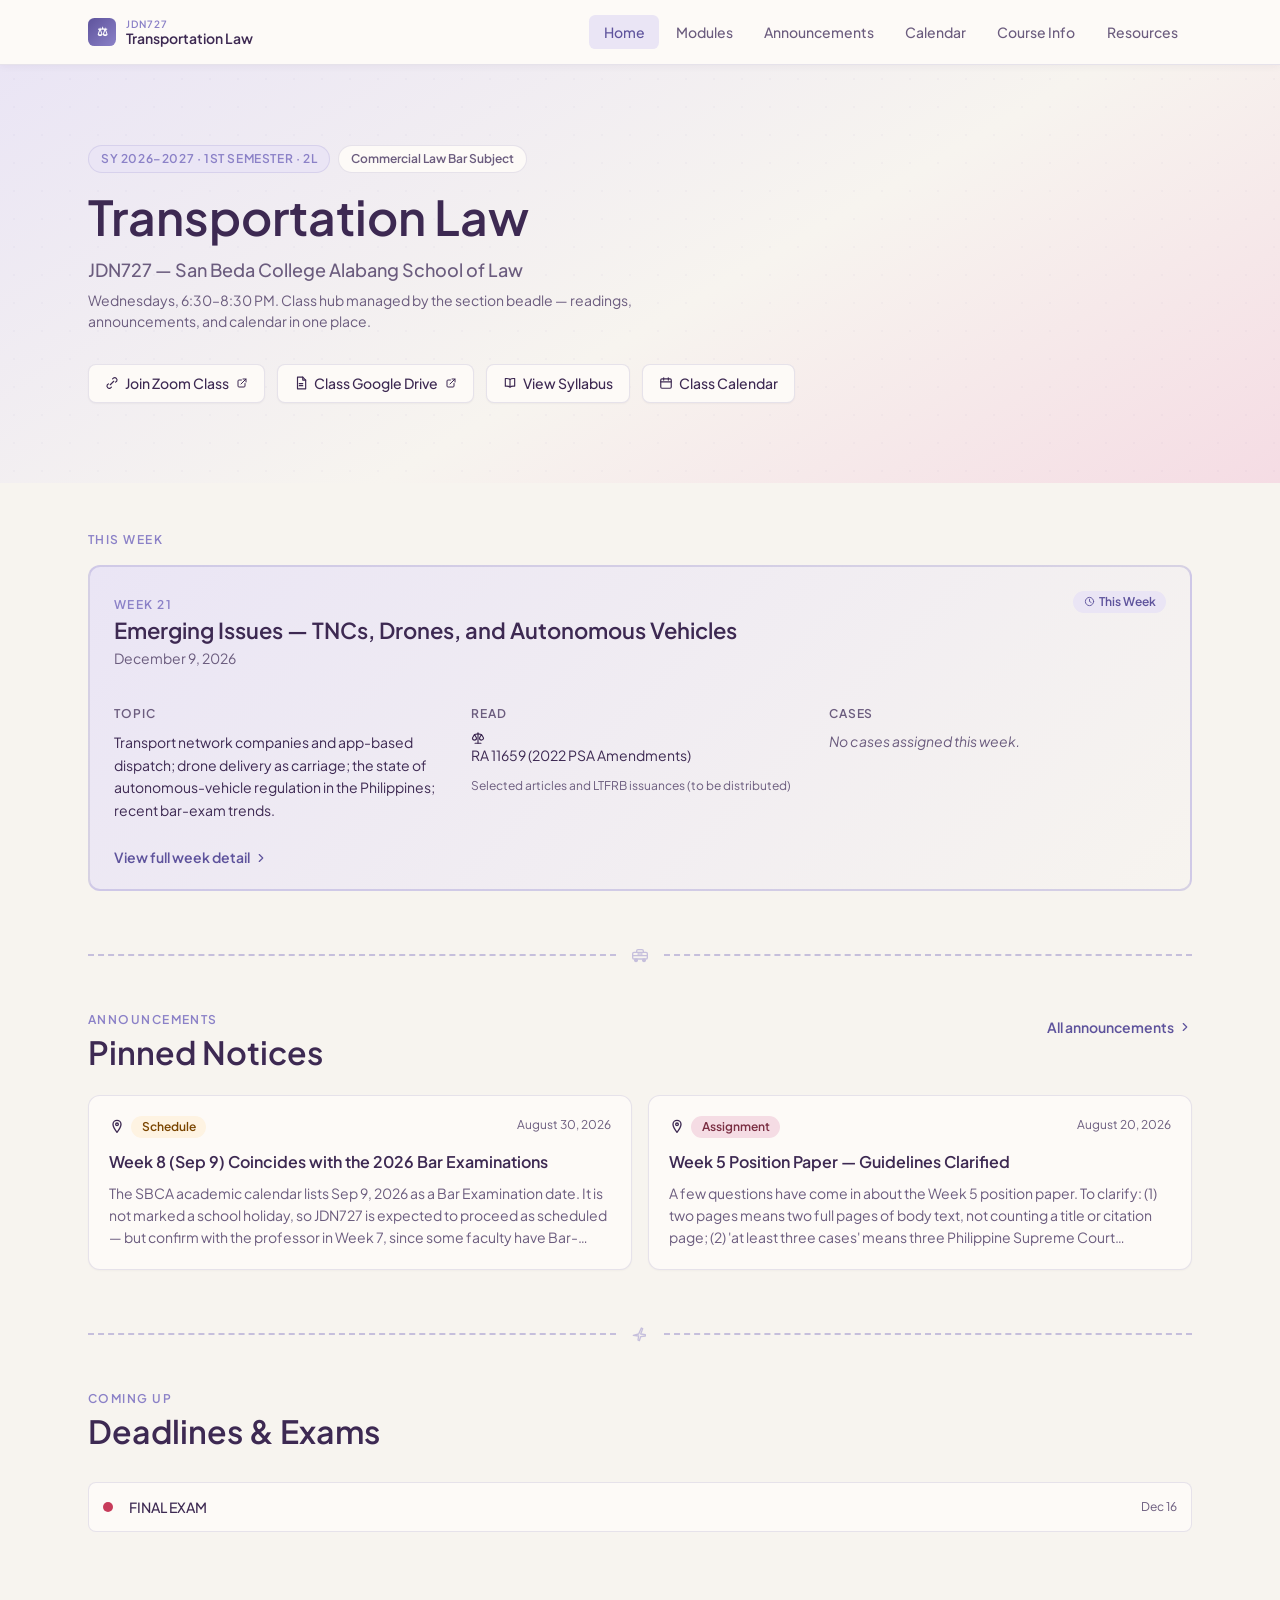
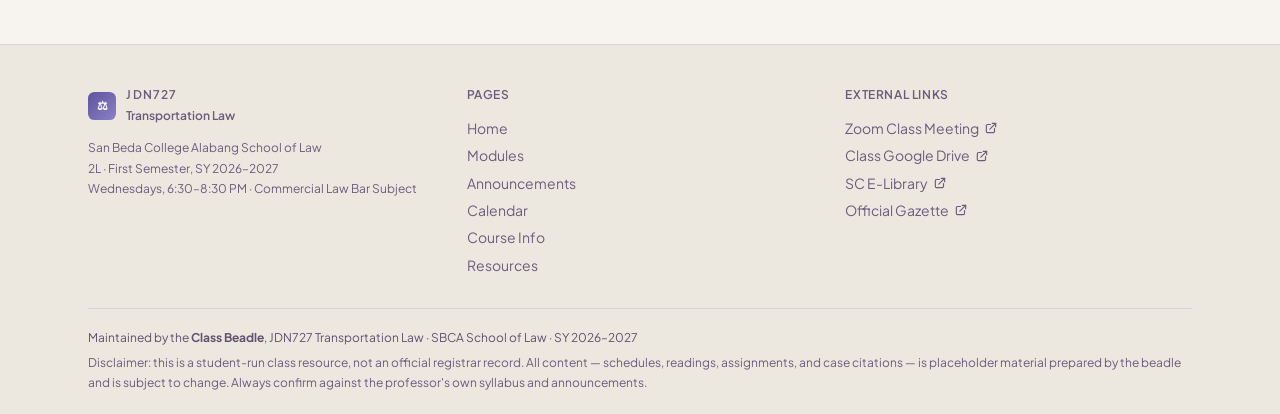
==== index.html @ 3aeecf4c "Initial commit: JDN727 class hub" ====
<!DOCTYPE html>
<html lang="en">
<head>
<meta charset="UTF-8">
<meta name="viewport" content="width=device-width, initial-scale=1.0">
<title>JDN727 Transportation Law — Class Hub</title>
<link rel="preconnect" href="https://fonts.googleapis.com">
<link rel="preconnect" href="https://fonts.gstatic.com" crossorigin>
<link href="https://fonts.googleapis.com/css2?family=Plus+Jakarta+Sans:wght@400;500;600;700&display=swap" rel="stylesheet">
<link rel="stylesheet" href="assets/css/style.css">
</head>
<body>

<header class="site-header">
  <div class="nav-row">
    <a href="index.html" class="brand">
      <span class="brand-mark">⚖</span>
      <span class="brand-text">
        <p class="brand-eyebrow">JDN727</p>
        <p class="brand-title">Transportation Law</p>
      </span>
    </a>
    <nav class="nav-links">
      <a class="nav-link active" href="index.html">Home</a>
      <a class="nav-link" href="modules.html">Modules</a>
      <a class="nav-link" href="announcements.html">Announcements</a>
      <a class="nav-link" href="calendar.html">Calendar</a>
      <a class="nav-link" href="course-info.html">Course Info</a>
      <a class="nav-link" href="resources.html">Resources</a>
    </nav>
    <button class="nav-toggle" id="navToggle" aria-label="Toggle menu"></button>
  </div>
  <div class="nav-mobile" id="navMobile">
    <a class="nav-link active" href="index.html">Home</a>
    <a class="nav-link" href="modules.html">Modules</a>
    <a class="nav-link" href="announcements.html">Announcements</a>
    <a class="nav-link" href="calendar.html">Calendar</a>
    <a class="nav-link" href="course-info.html">Course Info</a>
    <a class="nav-link" href="resources.html">Resources</a>
  </div>
</header>

<main>
  <section class="hero">
    <div class="hero-inner">
      <div class="pill-row">
        <span class="pill pill-lavender">SY 2026–2027 · 1st Semester · 2L</span>
        <span class="pill pill-muted">Commercial Law Bar Subject</span>
      </div>
      <h1>Transportation Law</h1>
      <p class="hero-sub">JDN727 — San Beda College Alabang School of Law</p>
      <p class="hero-meta">Wednesdays, 6:30–8:30 PM. Class hub managed by the section beadle — readings, announcements, and calendar in one place.</p>
      <div class="hero-links" id="heroLinks"></div>
    </div>
  </section>

  <div class="container" style="padding-top:3rem; padding-bottom:3rem;">
    <section id="thisWeekSection" style="margin-bottom:3.5rem;">
      <p class="section-label" style="margin-bottom:1rem;">This Week</p>
      <div id="thisWeekMount"></div>
    </section>

    <div class="route-divider"><div class="line"></div><span data-icon="jeepney"></span><div class="line"></div></div>

    <section style="margin-bottom:3.5rem;">
      <div style="display:flex; align-items:flex-start; justify-content:space-between; gap:1rem; flex-wrap:wrap; margin-bottom:1.5rem;">
        <div class="section-heading" style="margin-bottom:0;">
          <p class="section-label">Announcements</p>
          <h2 class="section-title">Pinned Notices</h2>
        </div>
        <a class="btn-link" href="announcements.html" style="margin-top:0.35rem;">All announcements <span data-icon="chevron-right"></span></a>
      </div>
      <div class="grid-2" id="pinnedMount"></div>
    </section>

    <div class="route-divider"><div class="line"></div><span data-icon="plane"></span><div class="line"></div></div>

    <section>
      <div class="section-heading">
        <p class="section-label">Coming Up</p>
        <h2 class="section-title">Deadlines &amp; Exams</h2>
      </div>
      <div class="stack" id="deadlinesMount"></div>
    </section>
  </div>
</main>

<footer class="site-footer">
  <div class="container">
    <div class="footer-grid">
      <div class="footer-col">
        <div class="brand" style="margin-bottom:0.75rem;">
          <span class="brand-mark">⚖</span>
          <span class="brand-text">
            <p class="brand-eyebrow">JDN727</p>
            <p class="brand-title">Transportation Law</p>
          </span>
        </div>
        <p>San Beda College Alabang School of Law<br>2L · First Semester, SY 2026–2027<br>Wednesdays, 6:30–8:30 PM · Commercial Law Bar Subject</p>
      </div>
      <div class="footer-col">
        <p class="footer-col-label">Pages</p>
        <div class="footer-links">
          <a href="index.html">Home</a>
          <a href="modules.html">Modules</a>
          <a href="announcements.html">Announcements</a>
          <a href="calendar.html">Calendar</a>
          <a href="course-info.html">Course Info</a>
          <a href="resources.html">Resources</a>
        </div>
      </div>
      <div class="footer-col">
        <p class="footer-col-label">External Links</p>
        <div class="footer-links" id="footerExternal"></div>
      </div>
    </div>
    <div class="footer-bottom">
      <p class="footer-disclaimer-lead">Maintained by the <strong>Class Beadle</strong>, JDN727 Transportation Law · SBCA School of Law · SY 2026–2027</p>
      <p class="footer-disclaimer">Disclaimer: this is a student-run class resource, not an official registrar record. All content — schedules, readings, assignments, and case citations — is placeholder material prepared by the beadle and is subject to change. Always confirm against the professor's own syllabus and announcements.</p>
    </div>
  </div>
</footer>

<script src="assets/js/icons.js"></script>
<script src="assets/js/data.js"></script>
<script src="assets/js/nav.js"></script>
<script src="assets/js/common.js"></script>
<script src="assets/js/home.js"></script>
</body>
</html>
---- assets/css/style.css ----
/* JDN727 Transportation Law — Class Hub
   Design tokens translated from the Figma Make prototype (theme.css). */

:root {
  --background: #F7F4EF;
  --foreground: #3D2952;
  --card: #FDFAF7;
  --primary: #5E539C;
  --primary-foreground: #FFFFFF;
  --secondary: #EAE5F5;
  --secondary-foreground: #3D2952;
  --muted: #F0EAD6;
  --muted-foreground: #6B5C7E;
  --rose-soft: #F5DCE4;
  --rose-text: #7A2E42;
  --destructive: #C73B5A;
  --border: rgba(94, 83, 156, 0.14);
  --lavender: #8B81C7;
  --lavender-light: #EAE5F5;
  --cream-dark: #EDE8DF;

  --green-text: #3B6E47;
  --green-bg: #E6F4EB;
  --exam-dot: #C73B5A;
  --exam-text: #7A1528;
  --exam-bg: #FCEAEE;
  --exam-border: #F5C0C0;
  --amber-bg: #FEF3E2;
  --amber-text: #7A4500;

  --radius: 0.5rem;
  --radius-lg: 0.75rem;
  --radius-xl: 1rem;
  --max-width: 1152px;
}

* { box-sizing: border-box; }

html { font-size: 16px; -webkit-text-size-adjust: 100%; }

body {
  margin: 0;
  background: var(--background);
  color: var(--foreground);
  font-family: "Plus Jakarta Sans", -apple-system, BlinkMacSystemFont, "Segoe UI", sans-serif;
  line-height: 1.5;
  min-height: 100vh;
}

a { color: inherit; text-decoration: none; }
button { font-family: inherit; cursor: pointer; }
input { font-family: inherit; }
ul { margin: 0; padding: 0; list-style: none; }
p { margin: 0; }
img, svg { display: block; }

.container {
  max-width: var(--max-width);
  margin: 0 auto;
  padding: 0 1rem;
}
@media (min-width: 768px) {
  .container { padding: 0 1.5rem; }
}

.icon { width: 1em; height: 1em; stroke: currentColor; fill: none; stroke-width: 2; stroke-linecap: round; stroke-linejoin: round; flex-shrink: 0; vertical-align: middle; }

/* ─── Nav ──────────────────────────────────────────────────────── */
.site-header {
  position: sticky; top: 0; z-index: 50;
  background: var(--card);
  border-bottom: 1px solid var(--border);
  box-shadow: 0 1px 8px rgba(61, 41, 82, 0.06);
}
.nav-row {
  max-width: var(--max-width); margin: 0 auto; padding: 0 1rem;
  display: flex; align-items: center; justify-content: space-between;
  height: 3.5rem;
}
@media (min-width: 768px) { .nav-row { height: 4rem; padding: 0 1.5rem; } }

.brand { display: flex; align-items: center; gap: 0.65rem; }
.brand-mark {
  width: 1.75rem; height: 1.75rem; border-radius: 0.4rem;
  display: flex; align-items: center; justify-content: center;
  color: #fff; font-size: 0.75rem; font-weight: 700;
  background: linear-gradient(135deg, #5E539C 0%, #8B81C7 100%);
}
.brand-text { line-height: 1.2; text-align: left; }
.brand-eyebrow { font-size: 0.625rem; font-weight: 600; letter-spacing: 0.1em; text-transform: uppercase; color: var(--lavender); margin: 0; }
.brand-title { font-size: 0.875rem; font-weight: 600; color: var(--foreground); margin: 0; }

.nav-links { display: none; align-items: center; gap: 0.15rem; }
@media (min-width: 768px) { .nav-links { display: flex; } }
.nav-link {
  padding: 0.4rem 0.9rem; border-radius: 0.4rem; font-size: 0.875rem; font-weight: 500;
  color: var(--muted-foreground); background: none; border: none; transition: background-color .15s, color .15s;
}
.nav-link:hover { color: var(--foreground); background: var(--muted); }
.nav-link.active { background: var(--secondary); color: var(--primary); }

.nav-toggle { display: inline-flex; padding: 0.5rem; border-radius: 0.4rem; background: none; border: none; color: var(--muted-foreground); }
@media (min-width: 768px) { .nav-toggle { display: none; } }
.nav-toggle .icon { width: 20px; height: 20px; }

.nav-mobile {
  display: none; border-top: 1px solid var(--border); background: var(--card);
  padding: 0.5rem 1rem 1rem; flex-direction: column; gap: 0.25rem;
}
.nav-mobile.open { display: flex; }
@media (min-width: 768px) { .nav-mobile { display: none !important; } }
.nav-mobile .nav-link { width: 100%; text-align: left; padding: 0.6rem 0.75rem; }

/* ─── Buttons ──────────────────────────────────────────────────── */
.btn {
  display: inline-flex; align-items: center; gap: 0.4rem;
  font-size: 0.875rem; font-weight: 500; padding: 0.5rem 1rem;
  border-radius: 0.5rem; background: var(--card); border: 1px solid var(--border);
  color: var(--foreground); box-shadow: 0 1px 2px rgba(0,0,0,0.04);
  transition: background-color .15s;
}
.btn:hover { background: var(--secondary); }
.btn .icon-sm { width: 12px; height: 12px; }
.btn-link {
  background: none; border: none; padding: 0; box-shadow: none;
  font-weight: 600; color: var(--primary); font-size: 0.875rem;
  display: inline-flex; align-items: center; gap: 0.25rem;
}
.btn-link:hover { text-decoration: underline; }

/* ─── Section heading ──────────────────────────────────────────── */
.section-heading { margin-bottom: 2rem; }
.section-label {
  font-size: 0.75rem; font-weight: 600; letter-spacing: 0.12em; text-transform: uppercase;
  color: var(--lavender); margin: 0 0 0.25rem;
}
.section-title { font-size: 1.75rem; font-weight: 600; color: var(--foreground); margin: 0; line-height: 1.2; }
@media (min-width: 768px) { .section-title { font-size: 2rem; } }

/* ─── Hero (Home) ──────────────────────────────────────────────── */
.hero {
  position: relative; overflow: hidden;
  background: linear-gradient(150deg, #EAE5F5 0%, #F7F4EF 55%, #F5DCE4 100%);
}
.hero::before {
  content: ""; position: absolute; inset: 0; opacity: 0.035;
  background-image: radial-gradient(circle, #5E539C 1px, transparent 1px);
  background-size: 28px 28px;
}
.hero-inner { position: relative; max-width: var(--max-width); margin: 0 auto; padding: 3.5rem 1rem 5rem; }
@media (min-width: 768px) { .hero-inner { padding: 5rem 1.5rem; } }

.pill-row { display: flex; flex-wrap: wrap; gap: 0.5rem; margin-bottom: 1rem; }
.pill {
  font-size: 0.75rem; font-weight: 600; letter-spacing: 0.05em; text-transform: uppercase;
  padding: 0.25rem 0.75rem; border-radius: 999px;
}
.pill-lavender { color: var(--lavender); background: var(--lavender-light); border: 1px solid rgba(139,129,199,0.2); }
.pill-muted { color: var(--muted-foreground); background: var(--card); border: 1px solid var(--border); text-transform: none; letter-spacing: 0; font-weight: 600; }

.hero h1 { font-size: 2.25rem; font-weight: 600; color: var(--foreground); margin: 0 0 0.75rem; line-height: 1.15; }
@media (min-width: 768px) { .hero h1 { font-size: 3rem; } }
.hero-sub { font-size: 1.125rem; color: var(--muted-foreground); font-weight: 500; margin: 0 0 0.4rem; }
.hero-meta { font-size: 0.875rem; color: var(--muted-foreground); max-width: 36rem; margin: 0; }
.hero-links { display: flex; flex-wrap: wrap; gap: 0.75rem; margin-top: 2rem; }

/* ─── Cards ────────────────────────────────────────────────────── */
.card { background: var(--card); border: 1px solid var(--border); border-radius: var(--radius-lg); }
.card-pad { padding: 1.5rem; }

.this-week {
  border: 2px solid rgba(139,129,199,0.3); border-radius: var(--radius-lg); overflow: hidden;
  background: linear-gradient(135deg, #EAE5F5 0%, #F7F4EF 100%);
}
.this-week-head { display: flex; align-items: flex-start; justify-content: space-between; gap: 1rem; padding: 1.5rem 1.5rem 0; flex-wrap: wrap; }
.this-week-head h3 { font-size: 1.375rem; font-weight: 600; color: var(--foreground); margin: 0.15rem 0 0; line-height: 1.25; }
.this-week-body { padding: 1.5rem; display: grid; gap: 1.25rem; margin-top: 0.75rem; }
@media (min-width: 768px) { .this-week-body { grid-template-columns: repeat(3, 1fr); } }
.this-week-col-label { font-size: 0.75rem; font-weight: 600; letter-spacing: 0.08em; text-transform: uppercase; color: var(--muted-foreground); margin: 0 0 0.5rem; }
.this-week-assignment {
  margin: 0 1.5rem 1.5rem; padding: 0.875rem; background: var(--rose-soft); border-radius: var(--radius);
  border: 1px solid rgba(245,220,228,0.6); display: flex; gap: 0.6rem; align-items: flex-start;
  font-size: 0.875rem; color: var(--rose-text);
}
.this-week-footer { padding: 0 1.5rem 1.25rem; }

/* Badges */
.badge { display: inline-flex; align-items: center; gap: 0.25rem; font-size: 0.75rem; font-weight: 600; padding: 0.15rem 0.65rem; border-radius: 999px; }
.badge .icon { width: 11px; height: 11px; }
.badge-completed { color: var(--green-text); background: var(--green-bg); }
.badge-current { color: var(--primary); background: var(--secondary); }
.badge-upcoming { color: var(--muted-foreground); background: var(--muted); }
.badge-assignment { color: var(--rose-text); background: var(--rose-soft); font-weight: 500; }
.badge-exam { color: var(--exam-text); background: var(--exam-bg); font-weight: 600; }
.tag { display: inline-block; font-size: 0.75rem; font-weight: 600; padding: 0.1rem 0.65rem; border-radius: 999px; }
.tag-schedule, .tag-suspension { background: var(--amber-bg); color: var(--amber-text); }
.tag-assignment { background: var(--rose-soft); color: var(--rose-text); }
.tag-materials { background: var(--secondary); color: var(--primary); }
.tag-recitation { background: var(--lavender-light); color: var(--primary); }
.tag-general { background: var(--muted); color: var(--muted-foreground); }
.chip { display: inline-block; font-size: 0.75rem; background: var(--secondary); color: var(--primary); padding: 0.15rem 0.65rem; border-radius: 999px; font-weight: 500; }

/* Route divider */
.route-divider { display: flex; align-items: center; gap: 1rem; margin: 3rem 0; color: var(--lavender); opacity: 0.45; }
.route-divider .line { flex: 1; border-top: 2px dashed var(--lavender); }
.route-divider .icon { width: 16px; height: 16px; }

/* Announcement / notice cards */
.notice-card { background: var(--card); border: 1px solid var(--border); border-radius: var(--radius-lg); padding: 1.25rem; box-shadow: 0 1px 2px rgba(0,0,0,0.03); }
.notice-card.pinned { background: var(--secondary); border-color: rgba(139,129,199,0.2); }
.notice-top { display: flex; align-items: flex-start; justify-content: space-between; gap: 0.75rem; margin-bottom: 0.75rem; flex-wrap: wrap; }
.notice-title { font-weight: 600; color: var(--foreground); margin: 0 0 0.5rem; }
.notice-date { font-size: 0.75rem; color: var(--muted-foreground); white-space: nowrap; }
.notice-body { font-size: 0.875rem; color: var(--muted-foreground); line-height: 1.6; }
.clamp-3 { display: -webkit-box; -webkit-line-clamp: 3; -webkit-box-orient: vertical; overflow: hidden; }

.grid-2 { display: grid; gap: 1rem; }
@media (min-width: 768px) { .grid-2 { grid-template-columns: 1fr 1fr; } }

/* Deadline strip */
.deadline-row { display: flex; align-items: center; gap: 1rem; padding: 0.85rem; background: var(--card); border: 1px solid var(--border); border-radius: var(--radius); }
.deadline-dot { width: 10px; height: 10px; border-radius: 999px; flex-shrink: 0; background: var(--lavender); }
.deadline-dot.exam { background: var(--exam-dot); }
.deadline-title { font-size: 0.875rem; font-weight: 500; color: var(--foreground); flex: 1; }
.deadline-date { font-size: 0.75rem; color: var(--muted-foreground); white-space: nowrap; }

/* ─── Week card (Modules) ──────────────────────────────────────── */
.week-card { background: var(--card); border: 1px solid var(--border); border-radius: var(--radius-lg); overflow: hidden; transition: border-color .15s; margin-bottom: 0.65rem; }
.week-card:hover { border-color: rgba(139,129,199,0.4); }
.week-card-row { display: flex; }
.week-strip { width: 4px; flex-shrink: 0; }
.week-strip.completed { background: var(--green-text); }
.week-strip.current { background: var(--primary); }
.week-strip.upcoming { background: var(--muted-foreground); opacity: 0.4; }
.week-strip.exam { background: var(--exam-text); }
.week-main { flex: 1; display: flex; align-items: center; gap: 1rem; padding: 1rem; text-align: left; background: none; border: none; min-width: 0; width: 100%; }
.week-main .week-title { font-weight: 600; color: var(--foreground); line-height: 1.35; margin: 0.15rem 0 0.15rem; }
.week-main .week-date { font-size: 0.75rem; color: var(--muted-foreground); margin: 0; }
.week-badges { display: flex; gap: 0.4rem; flex-wrap: wrap; margin-bottom: 0.15rem; }
.week-stub {
  display: none; flex-direction: column; align-items: center; justify-content: center; width: 4rem;
  border-left: 2px dashed var(--border); flex-shrink: 0; padding: 0.75rem 0.5rem;
}
@media (min-width: 768px) { .week-stub { display: flex; } }
.week-stub-label { font-size: 9px; font-weight: 700; letter-spacing: 0.1em; text-transform: uppercase; color: var(--muted-foreground); }
.week-stub-num { font-size: 1.25rem; font-weight: 700; color: var(--primary); line-height: 1; margin-top: 0.15rem; }
.week-chevron { color: var(--muted-foreground); flex-shrink: 0; }
.week-preview { border-top: 1px solid var(--border); padding: 1rem 1.25rem 1.1rem; background: rgba(247,244,239,0.5); }
.week-preview p { font-size: 0.875rem; color: var(--muted-foreground); line-height: 1.6; margin-bottom: 0.75rem; }
.week-preview .chip-row { display: flex; flex-wrap: wrap; gap: 0.4rem; margin-bottom: 0.75rem; }

/* Filter/search controls */
.controls-row { display: flex; flex-direction: column; gap: 0.75rem; margin-bottom: 1.5rem; }
@media (min-width: 640px) { .controls-row { flex-direction: row; align-items: center; } }
.filter-tabs { display: flex; gap: 0.4rem; flex-wrap: wrap; }
.filter-tab {
  padding: 0.4rem 0.9rem; border-radius: 999px; font-size: 0.875rem; font-weight: 500;
  border: 1px solid var(--border); background: var(--card); color: var(--muted-foreground);
}
.filter-tab.active { background: var(--primary); color: var(--primary-foreground); border-color: var(--primary); }
.filter-tab:hover:not(.active) { border-color: rgba(139,129,199,0.4); color: var(--foreground); }
.search-wrap { position: relative; }
@media (min-width: 640px) { .search-wrap { margin-left: auto; } }
.search-wrap .icon { position: absolute; left: 0.75rem; top: 50%; transform: translateY(-50%); color: var(--muted-foreground); width: 14px; height: 14px; }
.search-input {
  padding: 0.4rem 0.9rem 0.4rem 2rem; border-radius: 999px; font-size: 0.875rem;
  border: 1px solid var(--border); background: var(--card); color: var(--foreground); width: 100%;
}
.search-input::placeholder { color: var(--muted-foreground); }
.search-input:focus { outline: none; border-color: rgba(139,129,199,0.6); box-shadow: 0 0 0 3px rgba(139,129,199,0.15); }
@media (min-width: 640px) { .search-input { width: 12rem; } }

/* ─── Week detail view ─────────────────────────────────────────── */
.detail-back { display: inline-flex; align-items: center; gap: 0.4rem; font-size: 0.875rem; font-weight: 500; color: var(--muted-foreground); background: none; border: none; margin-bottom: 2rem; }
.detail-back:hover { color: var(--foreground); }
.detail-head { display: flex; align-items: flex-start; justify-content: space-between; gap: 1rem; margin-bottom: 1.5rem; flex-wrap: wrap; }
.detail-head h2 { font-size: 1.75rem; font-weight: 600; color: var(--foreground); margin: 0.15rem 0; line-height: 1.2; }
@media (min-width: 768px) { .detail-head h2 { font-size: 2rem; } }
.detail-block { margin-bottom: 1.25rem; }
.detail-block h3 { font-size: 0.75rem; font-weight: 600; letter-spacing: 0.08em; text-transform: uppercase; color: var(--muted-foreground); margin: 0 0 0.75rem; }
.detail-grid { display: grid; gap: 1.25rem; }
@media (min-width: 768px) { .detail-grid { grid-template-columns: 1fr 1fr; } }
.case-row { border-left: 2px solid rgba(139,129,199,0.4); padding: 0.25rem 0 0.25rem 1rem; display: flex; align-items: flex-start; justify-content: space-between; gap: 1rem; flex-wrap: wrap; margin-bottom: 1rem; }
.case-row:last-child { margin-bottom: 0; }
.case-name { font-weight: 600; color: var(--foreground); font-size: 0.875rem; margin: 0; }
.case-gr { font-size: 0.75rem; color: var(--lavender); font-weight: 500; margin: 0.15rem 0; }
.case-topic { font-size: 0.875rem; color: var(--muted-foreground); font-style: italic; line-height: 1.6; margin: 0.25rem 0 0; }
.exam-notice { padding: 1.25rem; background: var(--exam-bg); border-radius: var(--radius-lg); border: 1px solid var(--exam-border); display: flex; gap: 0.75rem; align-items: flex-start; margin-bottom: 1.5rem; }
.exam-notice p:first-child { font-weight: 600; color: var(--exam-text); margin: 0 0 0.25rem; }
.exam-notice p { color: var(--exam-text); font-size: 0.875rem; line-height: 1.6; }
.assignment-box { border-radius: var(--radius-lg); border: 2px solid var(--rose-soft); overflow: hidden; }
.assignment-box-head { background: var(--rose-soft); padding: 0.75rem 1.25rem; display: flex; align-items: center; gap: 0.5rem; }
.assignment-box-head p { font-size: 0.875rem; font-weight: 600; color: var(--rose-text); }
.assignment-box-body { background: var(--card); padding: 1.25rem; }
.assignment-box-body .a-title { font-weight: 600; color: var(--foreground); margin: 0 0 0.25rem; }
.assignment-box-body .a-due { font-size: 0.75rem; color: var(--rose-text); font-weight: 500; margin: 0 0 0.75rem; }
.assignment-box-body .a-instructions { font-size: 0.875rem; color: var(--muted-foreground); line-height: 1.6; }
.per-syllabus { margin-top: 2rem; padding-top: 1.5rem; border-top: 1px solid var(--border); display: flex; align-items: center; justify-content: space-between; gap: 0.75rem; flex-wrap: wrap; }
.per-syllabus p { font-size: 0.75rem; color: var(--muted-foreground); font-style: italic; }

/* ─── Tabs (Course Info) ───────────────────────────────────────── */
.tabbar { display: inline-flex; gap: 0.25rem; background: var(--muted); border-radius: var(--radius); padding: 0.25rem; margin-bottom: 2rem; }
.tabbar button { padding: 0.4rem 1rem; border-radius: var(--radius) - 2px; font-size: 0.875rem; font-weight: 500; color: var(--muted-foreground); background: none; border: none; border-radius: 0.35rem; }
.tabbar button.active { background: var(--card); color: var(--foreground); box-shadow: 0 1px 2px rgba(0,0,0,0.08); }
.tab-panel { display: none; }
.tab-panel.active { display: block; }

.info-grid { display: grid; gap: 1rem; }
@media (min-width: 768px) { .info-grid { grid-template-columns: 1fr 1fr; } }
.info-item-icon { color: var(--lavender); }
.info-item-label { font-size: 0.75rem; font-weight: 600; letter-spacing: 0.08em; text-transform: uppercase; color: var(--muted-foreground); }
.professor-card { display: flex; align-items: flex-start; gap: 1rem; }
.professor-avatar { width: 3.5rem; height: 3.5rem; border-radius: var(--radius-lg); display: flex; align-items: center; justify-content: center; font-size: 1.5rem; flex-shrink: 0; background: linear-gradient(135deg, #EAE5F5, #F5DCE4); }
.professor-name { font-weight: 600; font-size: 1.125rem; color: var(--foreground); margin: 0; }
.professor-note { font-size: 0.875rem; color: var(--muted-foreground); font-style: italic; margin: 0.15rem 0 0; }

.grade-row { margin-bottom: 0.9rem; }
.grade-row:last-child { margin-bottom: 0; }
.grade-top { display: flex; justify-content: space-between; font-size: 0.875rem; margin-bottom: 0.35rem; }
.grade-top .pct { font-weight: 700; color: var(--primary); }
.grade-bar { height: 6px; background: var(--muted); border-radius: 999px; overflow: hidden; }
.grade-fill { height: 100%; background: var(--lavender); border-radius: 999px; }

.notice-callout { background: rgba(234,229,245,0.5); border: 1px solid rgba(139,129,199,0.2); border-radius: var(--radius-lg); padding: 1rem; font-size: 0.875rem; color: var(--muted-foreground); font-style: italic; margin-bottom: 1.5rem; }

/* Syllabus table */
.table-wrap { overflow-x: auto; }
table.syllabus { width: 100%; border-collapse: collapse; font-size: 0.875rem; }
table.syllabus th { text-align: left; padding: 0.75rem; font-size: 0.7rem; font-weight: 600; text-transform: uppercase; letter-spacing: 0.05em; background: var(--secondary); color: var(--foreground); }
table.syllabus th:first-child { border-top-left-radius: var(--radius); }
table.syllabus th:last-child { border-top-right-radius: var(--radius); }
table.syllabus td { padding: 0.75rem; border-top: 1px solid var(--border); vertical-align: top; }
table.syllabus tr.exam-row { background: rgba(252,234,238,0.4); }
table.syllabus tr.odd { background: var(--card); }
table.syllabus tr.even { background: var(--background); }
table.syllabus .wk-num { font-weight: 700; color: var(--primary); }
table.syllabus .wk-topic { font-weight: 600; color: var(--foreground); margin: 0 0 0.15rem; }
table.syllabus .wk-meta { font-size: 0.75rem; color: var(--muted-foreground); margin: 0.1rem 0; }
table.syllabus .wk-cases { font-size: 0.75rem; color: var(--lavender); margin: 0.1rem 0; }
table.syllabus .wk-assignment { font-size: 0.75rem; color: var(--rose-text); font-weight: 500; }
@media (max-width: 767px) { table.syllabus th:nth-child(4), table.syllabus td:nth-child(4) { display: none; } }

.policy-card { margin-bottom: 1rem; }
.policy-card h3 { font-weight: 600; color: var(--foreground); margin: 0 0 0.5rem; }
.policy-card p { font-size: 0.875rem; color: var(--muted-foreground); line-height: 1.65; }

/* ─── Resources ─────────────────────────────────────────────────── */
.resource-group-head { display: flex; align-items: center; gap: 0.5rem; margin-bottom: 1rem; color: var(--lavender); }
.resource-group-head h3 { font-weight: 600; color: var(--foreground); font-size: 1rem; }
.resource-item { border: 1px solid var(--border); border-radius: var(--radius-lg); padding: 1.1rem; margin-bottom: 0.65rem; background: var(--card); transition: border-color .15s; }
.resource-item:hover { border-color: rgba(139,129,199,0.4); }
.resource-item-top { display: flex; align-items: flex-start; justify-content: space-between; gap: 1rem; flex-wrap: wrap; }
.resource-item h4 { font-weight: 600; color: var(--foreground); font-size: 0.875rem; margin: 0; }
.resource-item .desc { font-size: 0.875rem; color: var(--muted-foreground); line-height: 1.6; margin: 0.35rem 0 0; }
.resource-item .scope { font-size: 0.75rem; color: var(--lavender); font-weight: 500; margin-top: 0.35rem; }

/* ─── Calendar ──────────────────────────────────────────────────── */
.cal-controls { display: flex; align-items: center; justify-content: space-between; gap: 1rem; margin-bottom: 1.5rem; flex-wrap: wrap; }
.month-nav { display: flex; align-items: center; gap: 0.5rem; }
.month-nav button { background: var(--card); border: 1px solid var(--border); border-radius: var(--radius); padding: 0.4rem; color: var(--foreground); }
.month-nav button:disabled { opacity: 0.35; cursor: default; }
.month-label { font-weight: 600; font-size: 1rem; min-width: 9rem; text-align: center; }
.view-toggle { display: inline-flex; gap: 0.25rem; background: var(--muted); border-radius: var(--radius); padding: 0.2rem; }
.view-toggle button { padding: 0.35rem 0.75rem; border-radius: 0.35rem; font-size: 0.8rem; font-weight: 500; color: var(--muted-foreground); background: none; border: none; display: inline-flex; align-items: center; gap: 0.3rem; }
.view-toggle button.active { background: var(--card); color: var(--foreground); box-shadow: 0 1px 2px rgba(0,0,0,0.08); }

.legend { display: flex; flex-wrap: wrap; gap: 1rem; margin-bottom: 1.25rem; font-size: 0.8rem; color: var(--muted-foreground); }
.legend-item { display: flex; align-items: center; gap: 0.4rem; }
.legend-dot { width: 9px; height: 9px; border-radius: 999px; }

.cal-grid { display: grid; grid-template-columns: repeat(7, 1fr); gap: 4px; }
.cal-dow { text-align: center; font-size: 0.7rem; font-weight: 600; color: var(--muted-foreground); text-transform: uppercase; padding: 0.4rem 0; }
.cal-cell { aspect-ratio: 1; border-radius: var(--radius); border: 1px solid var(--border); background: var(--card); padding: 0.35rem; display: flex; flex-direction: column; gap: 0.2rem; cursor: pointer; min-height: 3.5rem; }
.cal-cell.empty { background: none; border: none; cursor: default; }
.cal-cell.wednesday { background: var(--secondary); }
.cal-cell.selected { border-color: var(--primary); box-shadow: 0 0 0 2px rgba(94,83,156,0.25); }
.cal-cell .daynum { font-size: 0.8rem; font-weight: 600; color: var(--foreground); }
.cal-dots { display: flex; gap: 3px; flex-wrap: wrap; }
.cal-dot { width: 6px; height: 6px; border-radius: 999px; }

.day-panel { margin-top: 1.5rem; padding: 1.25rem; background: var(--card); border: 1px solid var(--border); border-radius: var(--radius-lg); }
.day-panel h4 { font-weight: 600; margin-bottom: 0.75rem; }
.day-event-row { display: flex; align-items: center; gap: 0.6rem; padding: 0.5rem 0; font-size: 0.875rem; }
.day-event-row:not(:last-child) { border-bottom: 1px solid var(--border); }

.agenda-month { margin-bottom: 2rem; }
.agenda-date { font-size: 0.75rem; font-weight: 600; color: var(--muted-foreground); text-transform: uppercase; letter-spacing: 0.05em; margin: 1rem 0 0.5rem; }
.agenda-date:first-child { margin-top: 0; }
.agenda-event { display: flex; align-items: center; gap: 0.75rem; padding: 0.65rem 0.85rem; background: var(--card); border: 1px solid var(--border); border-radius: var(--radius); margin-bottom: 0.4rem; }
.agenda-event .badge-type { font-size: 0.7rem; font-weight: 600; padding: 0.1rem 0.55rem; border-radius: 999px; }

/* ─── Footer ────────────────────────────────────────────────────── */
.site-footer { margin-top: 4rem; border-top: 1px solid var(--border); background: var(--cream-dark); }
.footer-grid { display: grid; gap: 2rem; padding: 2.5rem 0 2rem; }
@media (min-width: 768px) { .footer-grid { grid-template-columns: repeat(3, 1fr); } }
.footer-col p { font-size: 0.75rem; color: var(--muted-foreground); line-height: 1.7; }
.footer-col-label { font-size: 0.75rem; font-weight: 600; letter-spacing: 0.05em; text-transform: uppercase; color: var(--muted-foreground); margin-bottom: 0.75rem; }
.footer-links { display: flex; flex-direction: column; gap: 0.4rem; }
.footer-links a, .footer-links button { font-size: 0.875rem; color: var(--muted-foreground); background: none; border: none; text-align: left; padding: 0; display: flex; align-items: center; gap: 0.3rem; }
.footer-links a:hover, .footer-links button:hover { color: var(--foreground); }
.footer-bottom { border-top: 1px solid var(--border); padding: 1.25rem 0; }
.footer-disclaimer-lead { font-size: 0.75rem; color: rgba(61,41,82,0.8); margin-bottom: 0.4rem; }
.footer-disclaimer { font-size: 0.75rem; color: var(--muted-foreground); line-height: 1.7; }

/* ─── Utility spacing ───────────────────────────────────────────── */
.page { max-width: 72rem; margin: 0 auto; padding: 2.5rem 1rem; }
.page-narrow { max-width: 56rem; }
.page-prose { max-width: 48rem; }
.stack { display: flex; flex-direction: column; }
.stack > * + * { margin-top: 0.65rem; }
.empty-note { font-size: 0.875rem; color: var(--muted-foreground); font-style: italic; text-align: center; padding: 3rem 0; }
.italic-muted { font-size: 0.875rem; color: var(--muted-foreground); font-style: italic; }
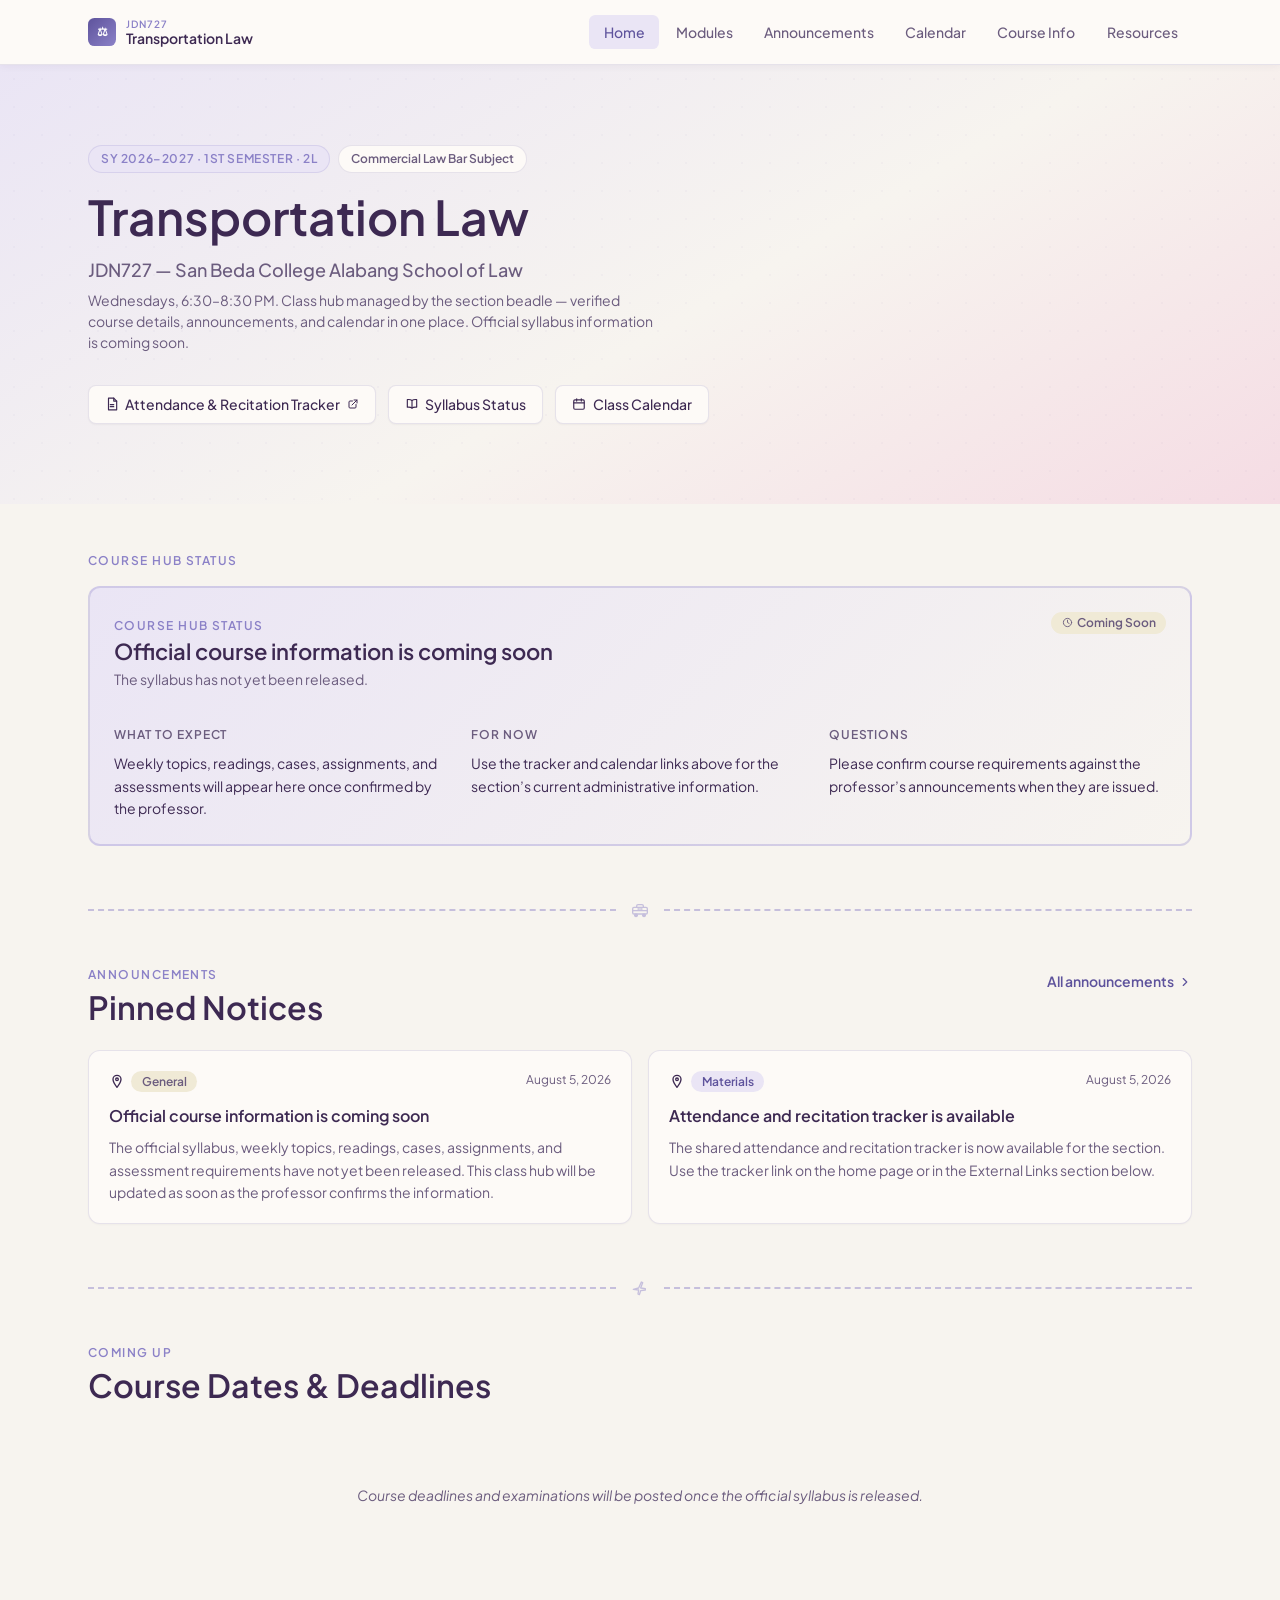
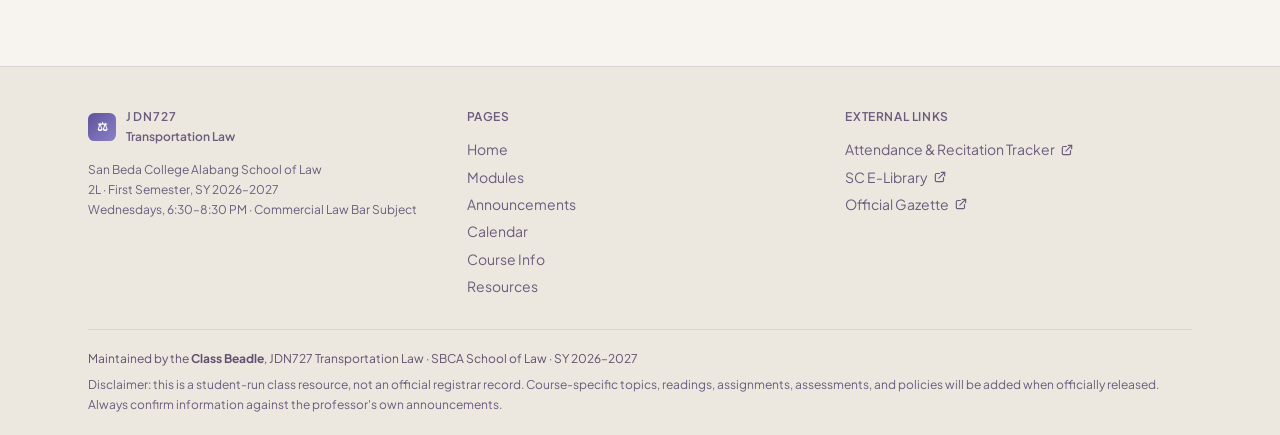
==== commit 8c52c82e: "Prepare class hub for launch" ====
--- a/index.html
+++ b/index.html
@@ -49,14 +49,14 @@
       </div>
       <h1>Transportation Law</h1>
       <p class="hero-sub">JDN727 — San Beda College Alabang School of Law</p>
-      <p class="hero-meta">Wednesdays, 6:30–8:30 PM. Class hub managed by the section beadle — readings, announcements, and calendar in one place.</p>
+      <p class="hero-meta">Wednesdays, 6:30–8:30 PM. Class hub managed by the section beadle — verified course details, announcements, and calendar in one place. Official syllabus information is coming soon.</p>
       <div class="hero-links" id="heroLinks"></div>
     </div>
   </section>
 
   <div class="container" style="padding-top:3rem; padding-bottom:3rem;">
     <section id="thisWeekSection" style="margin-bottom:3.5rem;">
-      <p class="section-label" style="margin-bottom:1rem;">This Week</p>
+      <p class="section-label" style="margin-bottom:1rem;">Course Hub Status</p>
       <div id="thisWeekMount"></div>
     </section>
 
@@ -78,7 +78,7 @@
     <section>
       <div class="section-heading">
         <p class="section-label">Coming Up</p>
-        <h2 class="section-title">Deadlines &amp; Exams</h2>
+        <h2 class="section-title">Course Dates &amp; Deadlines</h2>
       </div>
       <div class="stack" id="deadlinesMount"></div>
     </section>
@@ -116,7 +116,7 @@
     </div>
     <div class="footer-bottom">
       <p class="footer-disclaimer-lead">Maintained by the <strong>Class Beadle</strong>, JDN727 Transportation Law · SBCA School of Law · SY 2026–2027</p>
-      <p class="footer-disclaimer">Disclaimer: this is a student-run class resource, not an official registrar record. All content — schedules, readings, assignments, and case citations — is placeholder material prepared by the beadle and is subject to change. Always confirm against the professor's own syllabus and announcements.</p>
+      <p class="footer-disclaimer">Disclaimer: this is a student-run class resource, not an official registrar record. Course-specific topics, readings, assignments, assessments, and policies will be added when officially released. Always confirm information against the professor's own announcements.</p>
     </div>
   </div>
 </footer>
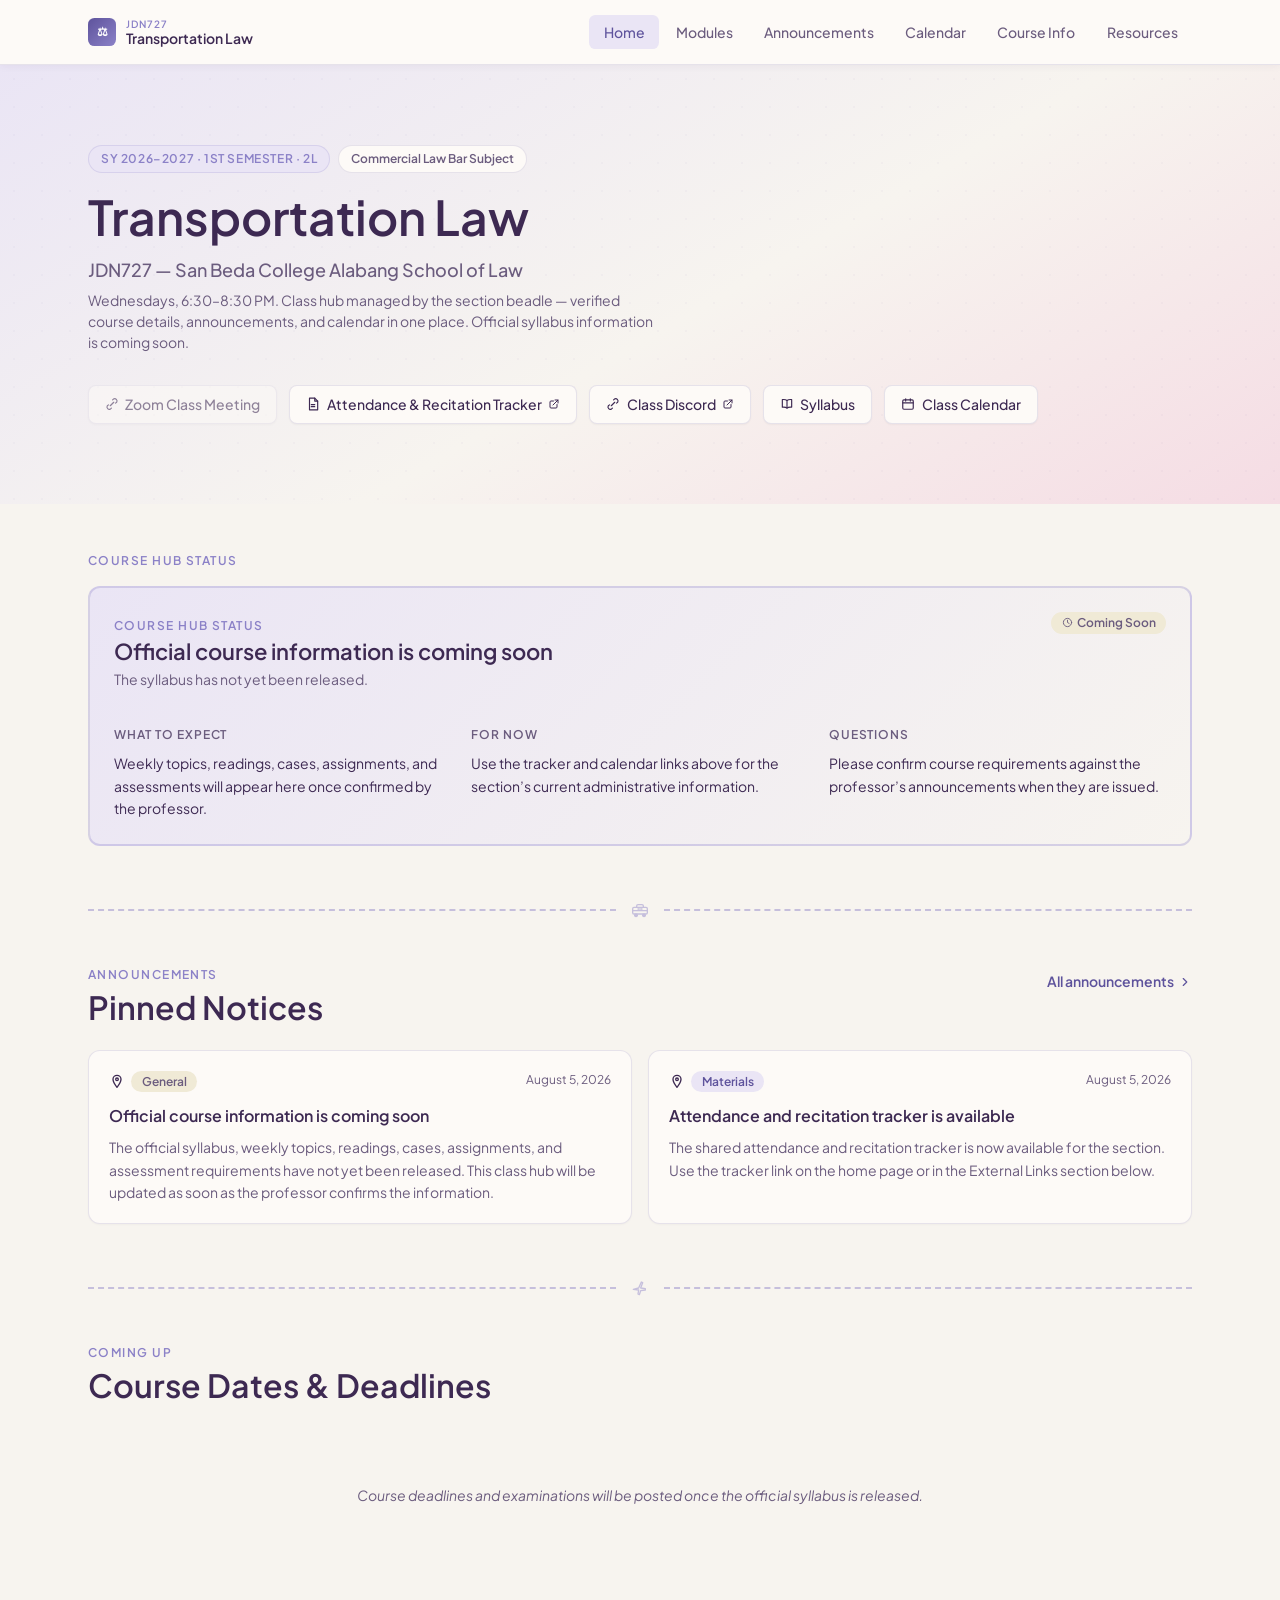
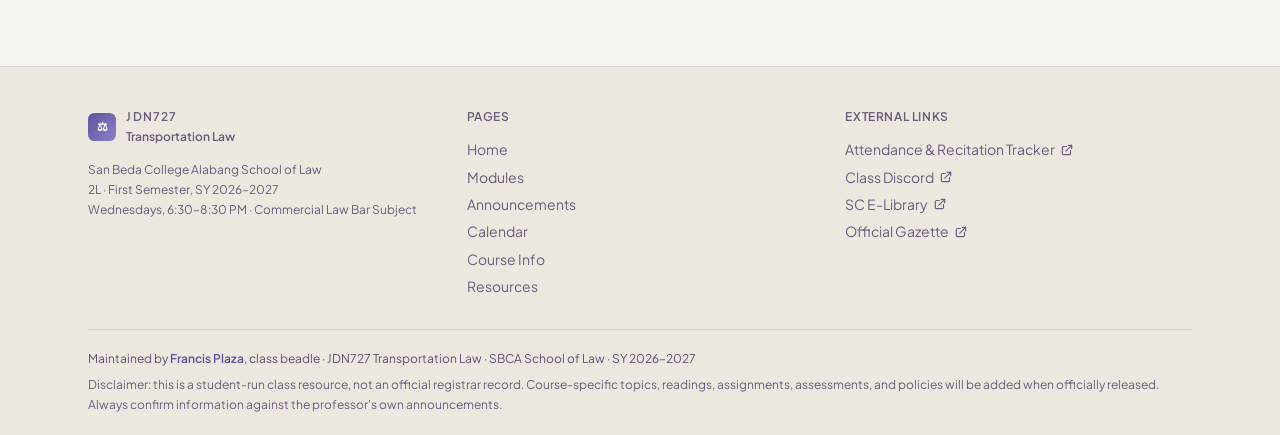
==== commit a94a9b69: "Refine launch links and class calendar" ====
--- a/index.html
+++ b/index.html
@@ -115,7 +115,7 @@
       </div>
     </div>
     <div class="footer-bottom">
-      <p class="footer-disclaimer-lead">Maintained by the <strong>Class Beadle</strong>, JDN727 Transportation Law · SBCA School of Law · SY 2026–2027</p>
+      <p class="footer-disclaimer-lead">Maintained by <a href="https://plaza.ph" target="_blank" rel="noopener noreferrer">Francis Plaza</a>, class beadle · JDN727 Transportation Law · SBCA School of Law · SY 2026–2027</p>
       <p class="footer-disclaimer">Disclaimer: this is a student-run class resource, not an official registrar record. Course-specific topics, readings, assignments, assessments, and policies will be added when officially released. Always confirm information against the professor's own announcements.</p>
     </div>
   </div>
--- a/assets/css/style.css
+++ b/assets/css/style.css
@@ -120,6 +120,8 @@
   transition: background-color .15s;
 }
 .btn:hover { background: var(--secondary); }
+.btn:disabled { opacity: 0.55; cursor: not-allowed; }
+.btn:disabled:hover { background: var(--card); }
 .btn .icon-sm { width: 12px; height: 12px; }
 .btn-link {
   background: none; border: none; padding: 0; box-shadow: none;
@@ -400,6 +402,7 @@
 .footer-links a:hover, .footer-links button:hover { color: var(--foreground); }
 .footer-bottom { border-top: 1px solid var(--border); padding: 1.25rem 0; }
 .footer-disclaimer-lead { font-size: 0.75rem; color: rgba(61,41,82,0.8); margin-bottom: 0.4rem; }
+.footer-disclaimer-lead a { color: var(--primary); font-weight: 600; }
 .footer-disclaimer { font-size: 0.75rem; color: var(--muted-foreground); line-height: 1.7; }
 
 /* ─── Utility spacing ───────────────────────────────────────────── */
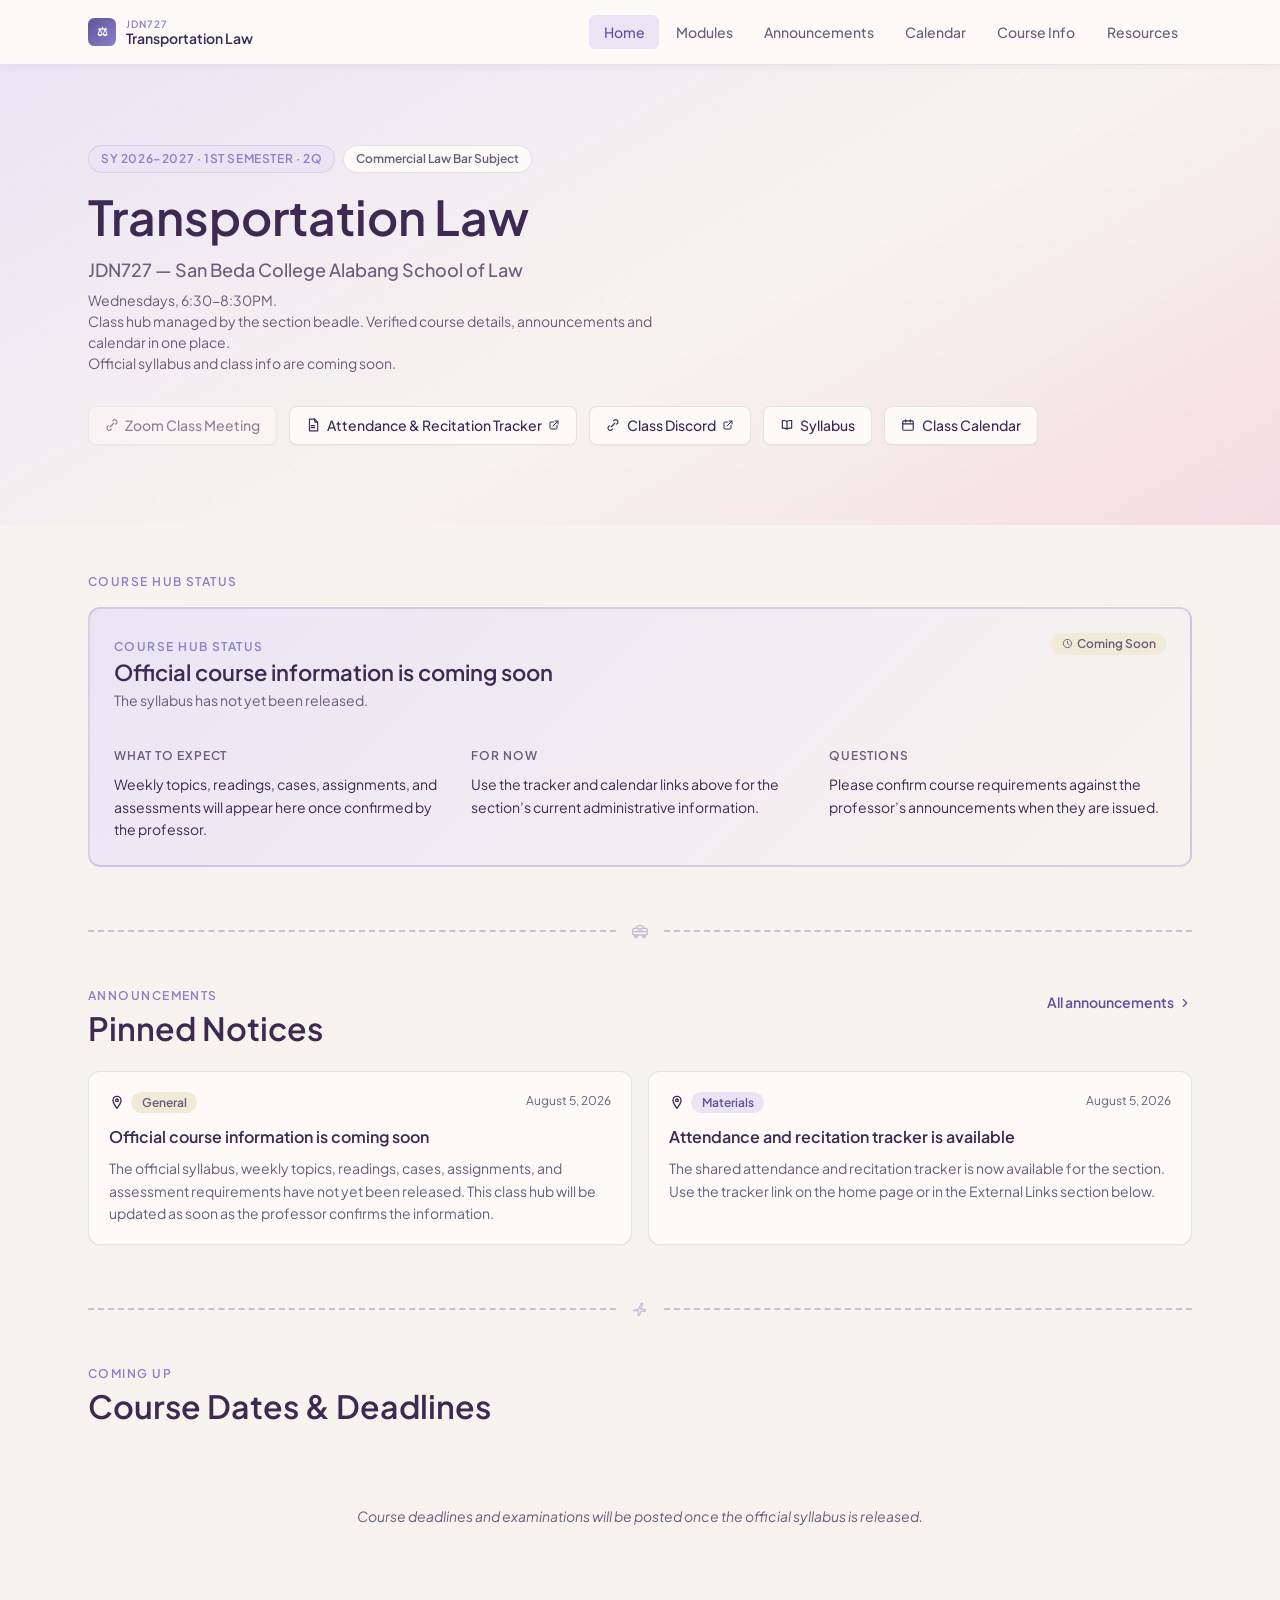
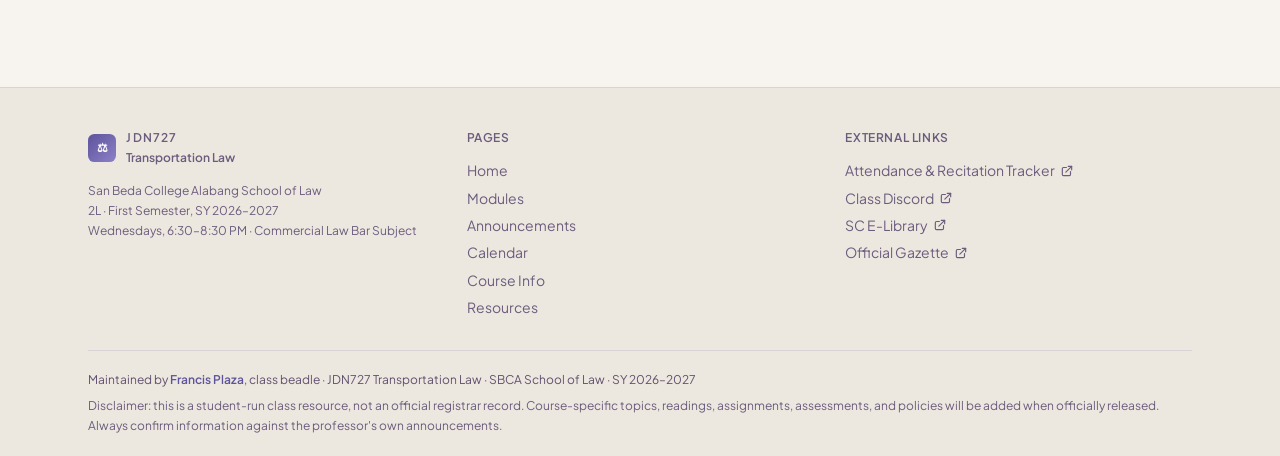
==== commit 1dc4a8ab: "Update homepage class details" ====
--- a/index.html
+++ b/index.html
@@ -44,12 +44,12 @@
   <section class="hero">
     <div class="hero-inner">
       <div class="pill-row">
-        <span class="pill pill-lavender">SY 2026–2027 · 1st Semester · 2L</span>
+        <span class="pill pill-lavender">SY 2026–2027 · 1st Semester · 2Q</span>
         <span class="pill pill-muted">Commercial Law Bar Subject</span>
       </div>
       <h1>Transportation Law</h1>
       <p class="hero-sub">JDN727 — San Beda College Alabang School of Law</p>
-      <p class="hero-meta">Wednesdays, 6:30–8:30 PM. Class hub managed by the section beadle — verified course details, announcements, and calendar in one place. Official syllabus information is coming soon.</p>
+      <p class="hero-meta">Wednesdays, 6:30-8:30PM.<br>Class hub managed by the section beadle. Verified course details, announcements and calendar in one place.<br>Official syllabus and class info are coming soon.</p>
       <div class="hero-links" id="heroLinks"></div>
     </div>
   </section>
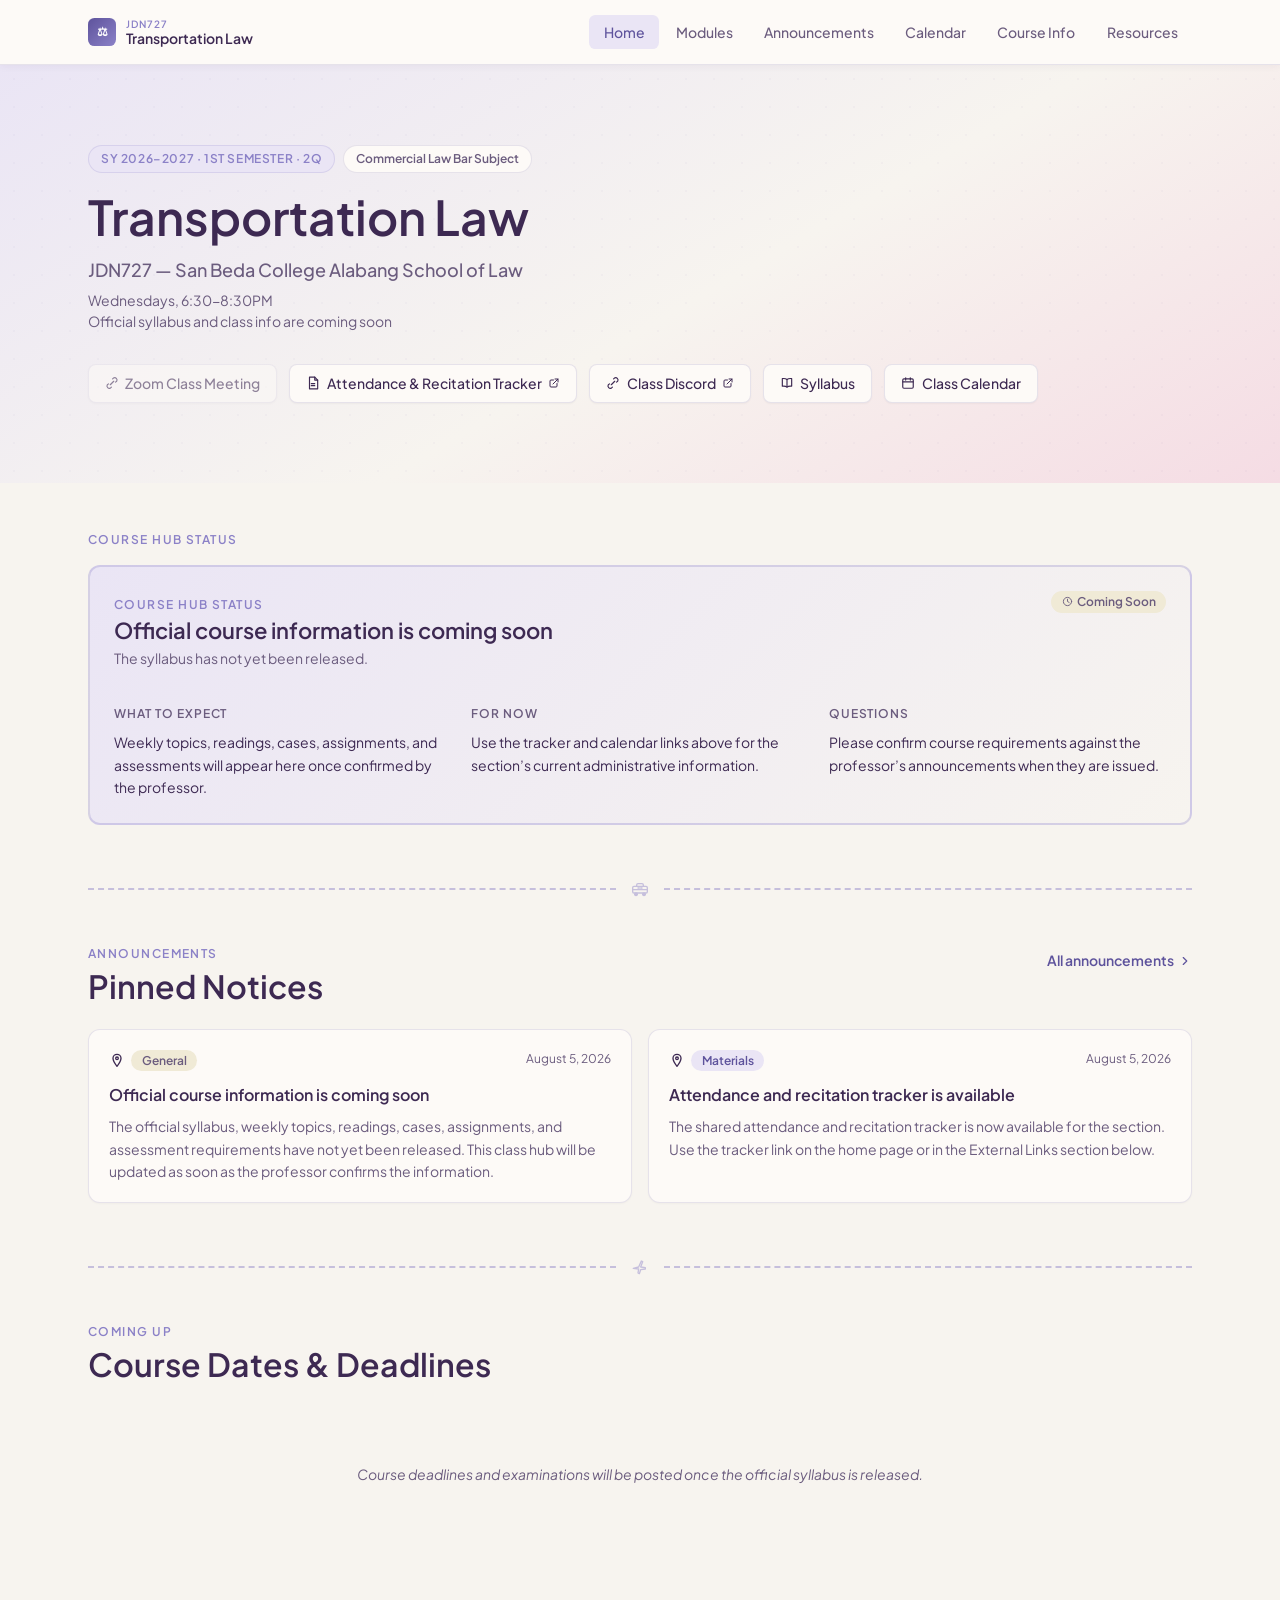
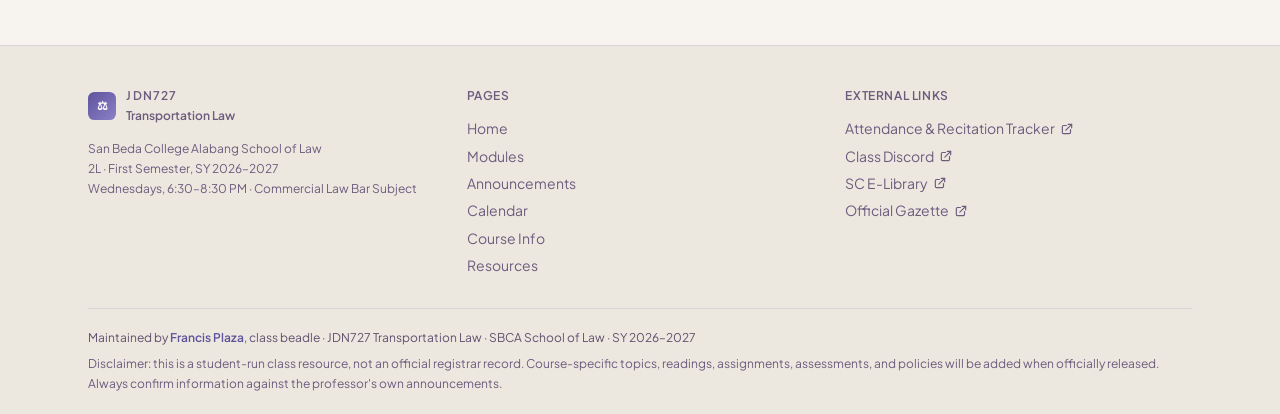
==== commit f3a6fd69: "Simplify homepage subheader" ====
--- a/index.html
+++ b/index.html
@@ -49,7 +49,7 @@
       </div>
       <h1>Transportation Law</h1>
       <p class="hero-sub">JDN727 — San Beda College Alabang School of Law</p>
-      <p class="hero-meta">Wednesdays, 6:30-8:30PM.<br>Class hub managed by the section beadle. Verified course details, announcements and calendar in one place.<br>Official syllabus and class info are coming soon.</p>
+      <p class="hero-meta">Wednesdays, 6:30-8:30PM<br>Official syllabus and class info are coming soon</p>
       <div class="hero-links" id="heroLinks"></div>
     </div>
   </section>
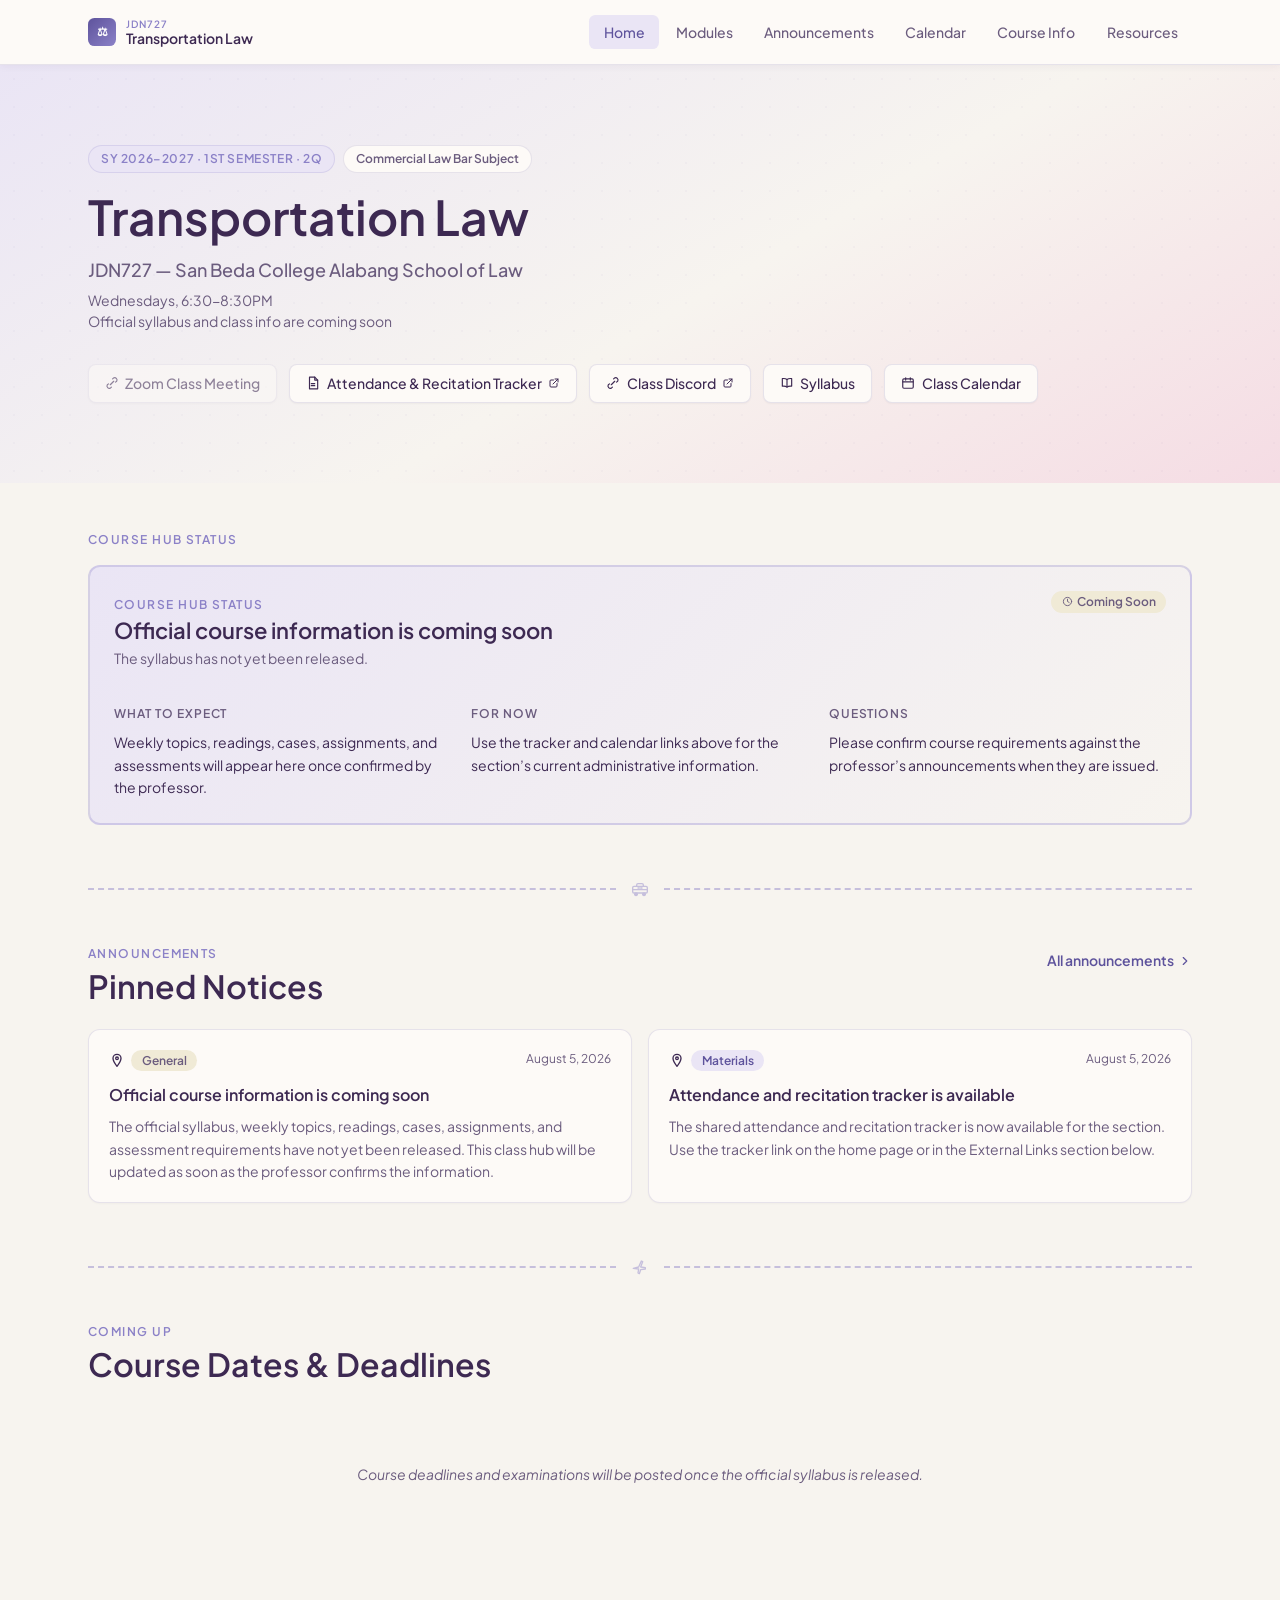
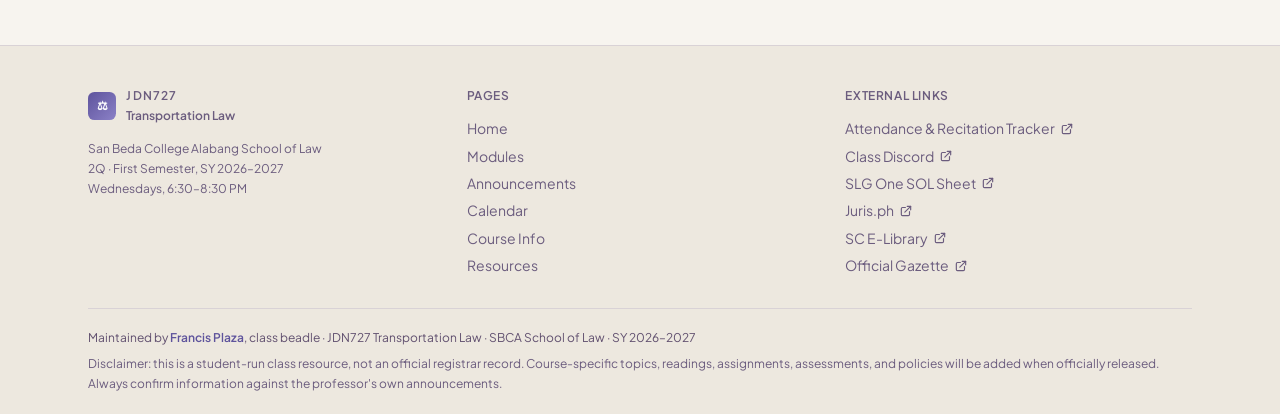
==== commit 4dc958cb: "Updated the footer" ====
--- a/index.html
+++ b/index.html
@@ -96,7 +96,7 @@
             <p class="brand-title">Transportation Law</p>
           </span>
         </div>
-        <p>San Beda College Alabang School of Law<br>2L · First Semester, SY 2026–2027<br>Wednesdays, 6:30–8:30 PM · Commercial Law Bar Subject</p>
+        <p>San Beda College Alabang School of Law<br>2Q · First Semester, SY 2026–2027<br>Wednesdays, 6:30–8:30 PM</p>
       </div>
       <div class="footer-col">
         <p class="footer-col-label">Pages</p>
